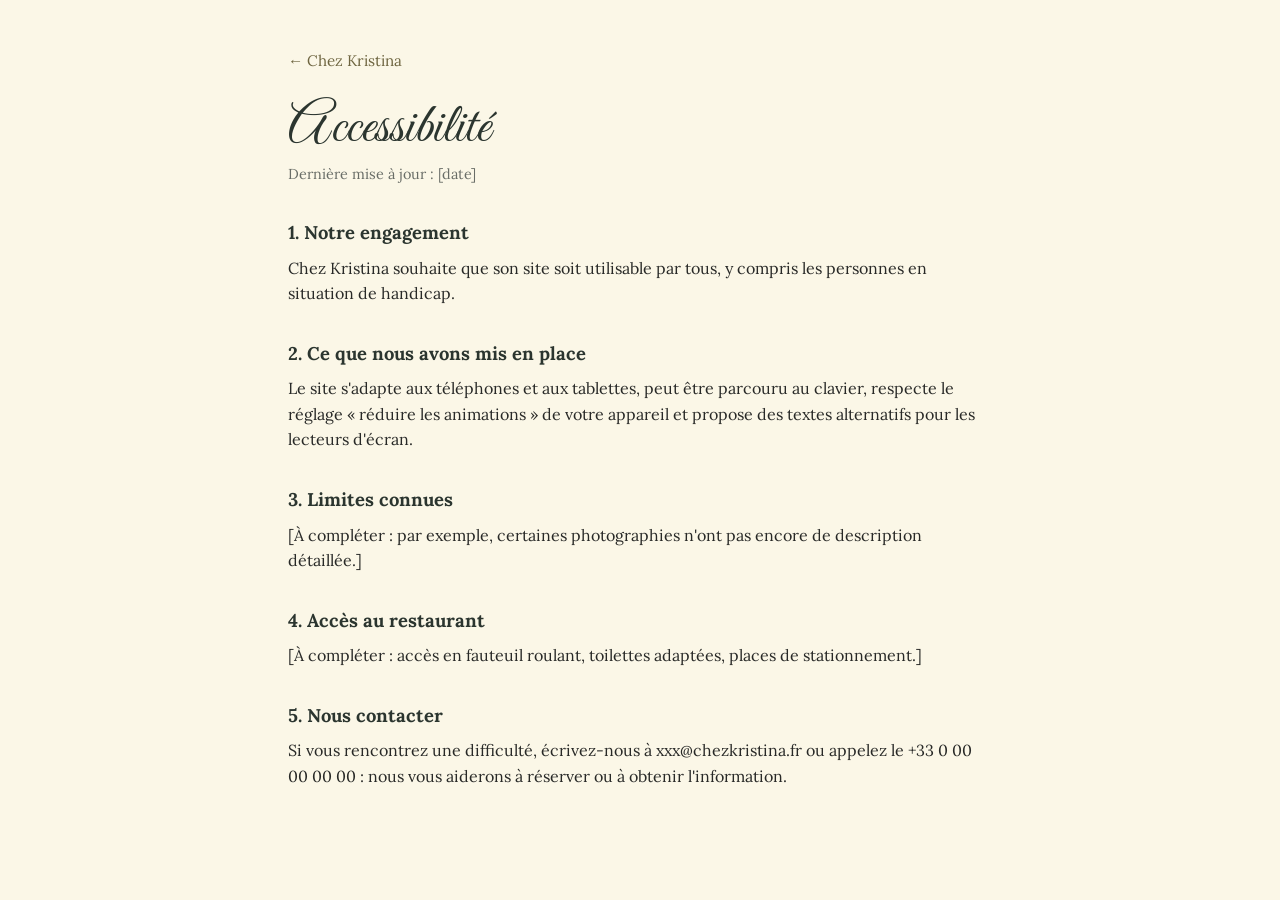
==== accessibility.html @ 18432066 "Шаг 7. Футер и бронирование Co-Authored-By: Claude Opus 5.5 <noreply@anthropic.com>" ====
<!doctype html>
<html lang="fr">
<head>
  <meta charset="utf-8">
  <meta name="viewport" content="width=device-width, initial-scale=1">
  <title>Accessibilité — Chez Kristina</title>
  <link rel="preconnect" href="https://fonts.googleapis.com">
  <link rel="preconnect" href="https://fonts.gstatic.com" crossorigin>
  <link href="https://fonts.googleapis.com/css2?family=Great+Vibes&family=Kaushan+Script&family=Lora:wght@400;600;700&display=swap" rel="stylesheet">
  <link rel="stylesheet" href="css/style.css">
</head>
<body class="legal-page">
  <!-- ЧЕРНОВИК: стандартный текст-заготовка. Данные в [квадратных скобках] заполняет владелец. -->
  <main class="legal">
    <a class="legal__back" href="index.html">← Chez Kristina</a>
    <h1 class="legal__title">Accessibilité</h1>
    <p class="legal__updated">Dernière mise à jour : [date]</p>

    <h2>1. Notre engagement</h2>
    <p>Chez Kristina souhaite que son site soit utilisable par tous, y compris les personnes en situation de handicap.</p>

    <h2>2. Ce que nous avons mis en place</h2>
    <p>Le site s'adapte aux téléphones et aux tablettes, peut être parcouru au clavier, respecte le réglage « réduire les animations » de votre appareil et propose des textes alternatifs pour les lecteurs d'écran.</p>

    <h2>3. Limites connues</h2>
    <p>[À compléter : par exemple, certaines photographies n'ont pas encore de description détaillée.]</p>

    <h2>4. Accès au restaurant</h2>
    <p>[À compléter : accès en fauteuil roulant, toilettes adaptées, places de stationnement.]</p>

    <h2>5. Nous contacter</h2>
    <p>Si vous rencontrez une difficulté, écrivez-nous à xxx@chezkristina.fr ou appelez le +33 0 00 00 00 00 : nous vous aiderons à réserver ou à obtenir l'information.</p>
  </main>
</body>
</html>
---- css/style.css ----
/* ==========================================================================
   Переменные: палитра и шрифты задаются только здесь
   ========================================================================== */
:root {
  /* Серо-зелёный */
  --sage-100: #D3DACF;
  --sage-200: #ADB3AA;
  --sage-300: #898E86;
  --sage-400: #696D67;
  --sage-500: #484B47;
  --sage-600: #282927;
  --sage-700: #0A0B0A;

  /* Зелёный */
  --green-100: #D3EBDC;
  --green-200: #A6C6B3;
  --green-300: #859F8F;
  --green-400: #687C70;
  --green-500: #4A5950;
  --green-600: #2B352F;
  --green-700: #0F1512;

  /* Золотисто-оливковый */
  --olive-100: #FBF7E7;
  --olive-200: #E1D089;
  --olive-300: #B8A86F;
  --olive-400: #948858;
  --olive-500: #6E6540;
  --olive-600: #484128;
  --olive-700: #242112;

  /* Бежево-коричневый */
  --brown-100: #FDFCFB;
  --brown-200: #DED3C6;
  --brown-300: #BDAB97;
  --brown-400: #998A79;
  --brown-500: #73675A;
  --brown-600: #4C443B;
  --brown-700: #28241E;

  /* Холодный серый */
  --grey-100: #EDEFF0;
  --grey-200: #C2C8CC;
  --grey-300: #9BA3A8;
  --grey-400: #7B8285;
  --grey-500: #595F61;
  --grey-600: #383B3D;
  --grey-700: #19181C;

  /* Смысловые цвета: остальной код использует только их */
  --color-bg: var(--brown-100);
  --color-bg-alt: var(--sage-100);
  --color-text: var(--sage-600);
  --color-text-muted: var(--sage-400);
  --color-text-inverse: var(--olive-100);
  --color-accent: var(--olive-500);
  --color-accent-light: var(--olive-200);
  --color-header-bg: var(--green-600);
  --color-overlay: rgba(10, 11, 10, 0.55); /* --sage-700 с прозрачностью */
  --color-btn-bg: var(--olive-500);
  --color-btn-bg-hover: var(--olive-600);
  --color-btn-text: var(--olive-100);
  --color-dim: rgba(40, 36, 30, 0.6);   /* затемнение неактивных фото (--brown-700) */
  --color-paper: var(--olive-100);      /* бумага меню */
  --color-menu-title: var(--green-600); /* заголовки страниц меню */
  --color-menu-text: var(--sage-700);   /* блюда и цены */
  --color-backdrop: rgba(10, 11, 10, 0.65); /* затемнение страницы под окном меню */
  --color-error: #9b2c2c;               /* ошибки в формах */

  /* Пропорции страниц меню из Canva (cqi — % ширины страницы) */
  --cover-title-size: 19cqi;  /* «Menu» на обложке */
  --sketch-width: 28cqi;      /* скетч устриц над «Menu» */
  --page-title-size: 13.4cqi; /* Appetizers / Main course / Wine List */
  --footer-size: 4.4cqi;      /* «Chez Kristina» внизу страницы */
  --footer-top: 92.7%;        /* где стоит «Chez Kristina» по высоте */
  --dish-size: 2.52cqi;       /* название блюда (15 pt), состав — 0.8 от него (12 pt) */
  --dish-gap: 3.7cqi;         /* расстояние между блюдами */
  --list-top: 26.6%;          /* где начинается список блюд по высоте страницы */

  /* Коллаж фотографий */
  --collage-gap: 6px;         /* промежуток между фото */
  --collage-radius: 0;        /* скругление углов фото (0 — прямые углы) */
  --collage-zoom: 1.05;       /* насколько фото увеличивается при наведении */
  --color-caption-bg: rgba(10, 11, 10, 0.6); /* полоса под подписью на фото (--sage-700) */
  --color-caption-text: var(--brown-100);    /* текст подписи на фото */

  /* Паттерн из набросков на фоне About us.
     Рисунок уже окрашен в --sage-200 (#ADB3AA), файл images/pattern-sketches.png */
  --pattern-opacity: 0.3;
  --pattern-size: 420px;

  /* Шрифты */
  --font-logo: "Kaushan Script", "Segoe Script", cursive;      /* название ресторана */
  --font-script: "Great Vibes", "Segoe Script", cursive;       /* Bienvenue, цитата, заголовки */
  --font-body: "Lora", Georgia, "Times New Roman", serif;

  /* Наклон логотипа */
  --logo-angle: -10deg;

  /* Размеры */
  --header-h: 88px;
  --nav-gap: 2.5rem;
  --gutter: 1rem;
  --transition: 0.25s ease;
}

/* ==========================================================================
   Базовые стили
   ========================================================================== */
*,
*::before,
*::after {
  box-sizing: border-box;
}

html {
  scroll-behavior: smooth;
  scroll-padding-top: var(--header-h);
}

body {
  margin: 0;
  font-family: var(--font-body);
  font-size: 1rem;
  line-height: 1.6;
  color: var(--color-text);
  background: var(--color-bg);
}

body.no-scroll {
  overflow: hidden;
}

a {
  color: inherit;
  text-decoration: none;
}

ul {
  margin: 0;
  padding: 0;
  list-style: none;
}

button {
  font: inherit;
  color: inherit;
  background: none;
  border: 0;
  cursor: pointer;
}

.visually-hidden {
  position: absolute;
  width: 1px;
  height: 1px;
  overflow: hidden;
  clip: rect(0 0 0 0);
  white-space: nowrap;
}

:focus-visible {
  outline: 2px solid var(--color-accent-light);
  outline-offset: 3px;
}

/* ==========================================================================
   Логотип
   ========================================================================== */
.logo {
  display: flex;
  flex-direction: column;
  align-items: center;
  font-family: var(--font-logo);
  font-size: 1.7rem;
  line-height: 0.9;
  color: var(--color-text-inverse);
  transform: rotate(var(--logo-angle));
}

/* Строки чуть «пляшут», как написанные от руки */
.logo span:first-child {
  margin-right: 1.3em;
  transform: rotate(-3deg);
}

.logo span:nth-child(2) {
  margin-left: 0.6em;
  transform: rotate(2deg);
}

.logo__swash {
  width: 4.2em;
  height: 0.6em;
  margin: -0.05em 0 0 1.4em;
  fill: none;
  stroke: currentColor;
  stroke-width: 2;
  stroke-linecap: round;
}

/* ==========================================================================
   Шапка (компьютер)
   ========================================================================== */
.site-header {
  position: fixed;
  inset: 0 0 auto 0;
  z-index: 100;
  height: var(--header-h);
  display: flex;
  align-items: center;
  justify-content: center;
  padding: 0 var(--gutter);
  color: var(--color-text-inverse);
  background: transparent;
  transition: background-color var(--transition), box-shadow var(--transition);
}

/* Над фото шапка прозрачная, после прокрутки — сплошная */
.site-header.is-scrolled {
  background: var(--color-header-bg);
  box-shadow: 0 2px 12px rgba(10, 11, 10, 0.25);
}

.site-nav {
  display: flex;
  align-items: center;
  gap: var(--nav-gap);
}

.nav-group {
  display: flex;
  align-items: center;
  gap: var(--nav-gap);
}

.nav-group a {
  font-size: 1rem;
  letter-spacing: 0.04em;
  white-space: nowrap;
  border-bottom: 1px solid transparent;
  transition: border-color var(--transition), color var(--transition);
}

.nav-group a:hover {
  border-bottom-color: currentColor;
}

.nav-book {
  font-weight: 700;
}

.lang-switch {
  display: flex;
  align-items: center;
  gap: 0.35rem;
  font-size: 0.9rem;
}

.site-header .lang-switch {
  position: absolute;
  right: calc(var(--gutter) * 2);
  top: 50%;
  transform: translateY(-50%);
}

.lang-switch button {
  padding: 0.2rem 0.15rem;
  opacity: 0.6;
  transition: opacity var(--transition);
}

.lang-switch button:hover,
.lang-switch button[aria-pressed="true"] {
  opacity: 1;
}

.lang-switch button[aria-pressed="true"] {
  font-weight: 700;
  text-decoration: underline;
  text-underline-offset: 4px;
}

/* ==========================================================================
   Мобильное меню
   ========================================================================== */
.menu-toggle {
  display: none;
  position: fixed;
  top: var(--gutter);
  right: var(--gutter);
  z-index: 300;
  width: 48px;
  height: 48px;
  border-radius: 50%;
  background: var(--color-header-bg);
  flex-direction: column;
  align-items: center;
  justify-content: center;
  gap: 5px;
  box-shadow: 0 2px 10px rgba(10, 11, 10, 0.3);
}

.menu-toggle__bar {
  display: block;
  width: 22px;
  height: 2px;
  background: var(--color-text-inverse);
  transition: transform var(--transition), opacity var(--transition);
}

.menu-toggle[aria-expanded="true"] .menu-toggle__bar:nth-child(1) {
  transform: translateY(7px) rotate(45deg);
}

.menu-toggle[aria-expanded="true"] .menu-toggle__bar:nth-child(2) {
  opacity: 0;
}

.menu-toggle[aria-expanded="true"] .menu-toggle__bar:nth-child(3) {
  transform: translateY(-7px) rotate(-45deg);
}

.mobile-nav {
  position: fixed;
  inset: 0;
  z-index: 200;
  display: flex;
  flex-direction: column;
  align-items: center;
  justify-content: center;
  gap: 2rem;
  padding: 5rem var(--gutter) 2rem;
  color: var(--color-text-inverse);
  background: var(--color-header-bg);
  overflow-y: auto;
}

.mobile-nav[hidden] {
  display: none;
}

.mobile-nav .logo {
  font-size: 2.8rem;
  margin-bottom: 1rem;
}

.mobile-nav ul {
  display: flex;
  flex-direction: column;
  align-items: center;
  gap: 1.1rem;
  font-size: 1.3rem;
}

/* ==========================================================================
   Первый экран
   ========================================================================== */
.hero {
  position: relative;
  min-height: 100vh;
  min-height: 100svh;
  display: flex;
  flex-direction: column;
  padding: var(--header-h) var(--gutter) 3.5rem;
  color: var(--color-text-inverse);
  background:
    linear-gradient(var(--color-overlay), var(--color-overlay)),
    url("../images/margo-brodowicz-VHMeU2sUGAs-unsplash.jpg") 68% center / cover no-repeat;
  background-color: var(--sage-700);
}

.hero__content {
  flex: 1;
  display: flex;
  align-items: center;
  justify-content: center;
}

.hero__title {
  margin: 0;
  font-family: var(--font-script);
  font-weight: 400;
  font-size: clamp(4.5rem, 18vw, 12rem);
  line-height: 1.2;
  transform: rotate(-4deg);
  text-shadow: 0 4px 24px rgba(10, 11, 10, 0.45);
}

.hero__actions {
  display: flex;
  flex-wrap: wrap;
  align-items: center;
  justify-content: center;
  gap: 1rem 2rem;
}

.btn {
  display: inline-block;
  padding: 0.9rem 2rem;
  font-weight: 700;
  letter-spacing: 0.04em;
  color: var(--color-btn-text);
  background: var(--color-btn-bg);
  border-radius: 2px;
  transition: background-color var(--transition);
}

.btn:hover {
  background: var(--color-btn-bg-hover);
}

.hero__link {
  padding: 0.9rem 0.25rem;
  font-weight: 600;
  letter-spacing: 0.04em;
  border-bottom: 1px solid currentColor;
  line-height: 1.2;
  padding-bottom: 0.2rem;
}

.hero__link:hover {
  color: var(--color-accent-light);
}

/* ==========================================================================
   About us: таймлайн с подписями на фото
   ========================================================================== */
.about {
  /* Высота фото: экран минус шапка, заголовок и отступы (~150px) —
     весь раздел помещается на один экран */
  --card-h: clamp(300px, calc(100svh - var(--header-h) - 150px), 560px);
  --card-max-w: 82vw;
  position: relative;
  isolation: isolate;
}

/* Отступы раздела сверху и снизу (у остальных разделов 5rem).
   .section.about — чтобы правило было сильнее общего .section ниже */
.section.about {
  padding-top: 2rem;
  padding-bottom: 1.5rem;
}

.about .section__title {
  line-height: 1.15;
}

/* Бледный повторяющийся паттерн из набросков.
   Насколько бледный — --pattern-opacity, размер — --pattern-size */
.about::before {
  content: "";
  position: absolute;
  inset: 0;
  z-index: -1;
  background: url("../images/pattern-sketches.png") 0 0 / var(--pattern-size) repeat;
  opacity: var(--pattern-opacity);
  pointer-events: none;
}

.timeline {
  /* Расстояние от заголовка «À propos» до фото */
  margin: 0.5rem calc(var(--gutter) * -1) 0;
  overflow-x: auto;
  scroll-snap-type: x mandatory;
  -webkit-overflow-scrolling: touch;
  scrollbar-width: none; /* полосу прокрутки не показываем */
}

.timeline::-webkit-scrollbar {
  display: none;
}

/* Во время автопрокрутки «защёлкивание» отключаем, чтобы оно не мешало */
.timeline.is-animating {
  scroll-snap-type: none;
}

.timeline__track {
  display: flex;
  align-items: center;
  gap: 2rem;
  width: max-content;
  margin: 0;
  /* Поля по краям, чтобы первое и последнее фото тоже вставали по центру */
  padding: 0.5rem max(var(--gutter), calc(50vw - var(--card-h) * 0.33));
  list-style: none;
}

.moment {
  flex: none;
  scroll-snap-align: center;
  transform: scale(0.92);
  transition: transform 0.6s ease;
}

.moment.is-active {
  transform: scale(1);
}

.moment__card {
  position: relative;
  width: min(calc(var(--card-h) * var(--ratio)), var(--card-max-w));
  aspect-ratio: var(--ratio);
  margin: 0;
  overflow: hidden;
  border-radius: 3px;
  box-shadow: 0 6px 20px rgba(10, 11, 10, 0.18);
  container-type: inline-size;
}

.moment__card img {
  display: block;
  width: 100%;
  height: 100%;
  object-fit: cover;
}

/* Подпись: белый текст на тёмной прозрачной полосе внизу фото */
.moment__caption {
  position: absolute;
  left: 0;
  right: 0;
  bottom: 0;
  padding: 0.7rem 1rem 0.8rem;
  font-family: var(--font-body);
  font-size: clamp(0.8rem, 4.2cqi, 1rem);
  line-height: 1.4;
  letter-spacing: 0.02em;
  color: var(--color-caption-text);
  background: var(--color-caption-bg);
}

.moment__year {
  font-weight: 700;
}

/* Затемнение неактивных фото */
.moment__card::after {
  content: "";
  position: absolute;
  inset: 0;
  z-index: 2;
  background: var(--color-dim);
  pointer-events: none;
  transition: opacity 0.6s ease;
}

.moment.is-active .moment__card::after {
  opacity: 0;
}

/* ==========================================================================
   Меню: фото слева, карточка меню справа
   ========================================================================== */
.menu {
  /* Высота карточки меню: весь раздел помещается в один экран */
  --menu-h: clamp(300px, calc(100svh - var(--header-h) - 8rem), 600px);
  background: var(--color-bg-alt);
}

/* Раздел — ровно один экран под шапкой, без полей: фото прилегает к краям */
.section.menu {
  padding: 0;
}

.menu__layout {
  display: flex;
  min-height: calc(100svh - var(--header-h));
}

/* Фото на левую половину, до краёв блока */
.menu__photo {
  position: relative;
  flex: 0 0 50%;
  margin: 0;
  overflow: hidden;
}

/* Фото растянуто на весь блок: от низа шапки до низа экрана, лишнее обрезается */
.menu__photo img {
  position: absolute;
  inset: 0;
  display: block;
  width: 100%;
  height: 100%;
  object-fit: cover;
  object-position: 40% 50%; /* в кадре тарелка с устрицами и рука */
}

/* Карточка — по центру свободной правой половины */
.menu-card {
  flex: 1;
  display: flex;
  align-items: center;
  justify-content: center;
  padding: 3rem var(--gutter);
  cursor: zoom-in;
}

/* Обложка как в Canva: «Menu» по центру, «Chez Kristina» мелко внизу */
.menu-card__paper {
  position: relative;
  display: flex;
  align-items: center;
  justify-content: center;
  height: var(--menu-h);
  aspect-ratio: 210 / 297;
  background: var(--color-paper);
  color: var(--color-menu-text);
  box-shadow: 0 10px 28px rgba(10, 11, 10, 0.22);
  transform: rotate(2deg); /* лёгкий наклон, как меню на столе */
  transition: transform var(--transition), box-shadow var(--transition);
  container-type: inline-size;
}

.menu-card:hover .menu-card__paper,
.menu-card:focus-visible .menu-card__paper {
  transform: rotate(0deg) scale(1.03);
  box-shadow: 0 16px 36px rgba(10, 11, 10, 0.28);
}

.menu-card__title {
  font-family: var(--font-script);
  font-size: var(--cover-title-size);
  line-height: 1;
}

/* Скетч устриц на обложке: посередине между верхом страницы и словом «Menu» */
.cover-sketch {
  position: absolute;
  top: 0;
  left: 0;
  right: 0;
  bottom: calc(50% + var(--cover-title-size) * 0.72); /* до верха букв «Menu» */
  display: flex;
  align-items: center;
  justify-content: center;
  pointer-events: none;
}

.book__page--cover .cover-sketch {
  bottom: calc(50% + var(--cover-title-size) * 0.62);
}

.cover-sketch img {
  display: block;
  width: var(--sketch-width);
  height: auto;
}

.menu-card__name {
  position: absolute;
  left: 0;
  right: 0;
  top: var(--footer-top);
  font-family: var(--font-logo);
  font-size: var(--footer-size);
  line-height: 1;
}

/* ==========================================================================
   Окно с меню и книга
   ========================================================================== */
.menu-dialog {
  width: 100%;
  max-width: none;
  height: 100%;
  max-height: none;
  margin: 0;
  padding: var(--gutter);
  border: 0;
  background: transparent;
  overflow: hidden;
}

.menu-dialog[open] {
  display: flex;
  align-items: center;
  justify-content: center;
}

.menu-dialog::backdrop {
  background: var(--color-backdrop);
}

.menu-dialog[open] .book {
  animation: menu-open 0.4s ease;
}

@keyframes menu-open {
  from { opacity: 0; transform: scale(0.85); }
  to { opacity: 1; transform: scale(1); }
}

.menu-dialog__close {
  position: absolute;
  top: var(--gutter);
  right: var(--gutter);
  z-index: 10;
  width: 44px;
  height: 44px;
  border-radius: 50%;
  font-size: 1.8rem;
  line-height: 1;
  color: var(--color-text-inverse);
  background: rgba(10, 11, 10, 0.4);
}

.book {
  --page-h: min(78vh, 760px);
  display: flex;
  flex-direction: column;
  align-items: center;
  gap: 1rem;
}

.book__tabs {
  display: flex;
  flex-wrap: wrap;
  justify-content: center;
  gap: 0.5rem;
}

.book__tab {
  padding: 0.35rem 0.9rem;
  font-size: 0.95rem;
  color: var(--color-text-inverse);
  border: 1px solid rgba(251, 247, 231, 0.4);
  border-radius: 999px;
  transition: background-color var(--transition), color var(--transition);
}

.book__tab:hover,
.book__tab[aria-current="true"] {
  color: var(--color-menu-title);
  background: var(--color-paper);
}

.book__pages {
  position: relative;
  width: min(calc(var(--page-h) * 210 / 297), calc(100vw - 2 * var(--gutter)));
  aspect-ratio: 210 / 297;
  perspective: 2200px;
  container-type: inline-size; /* cqi на страницах — % ширины всей страницы */
  cursor: pointer;
  touch-action: pan-y;
  user-select: none;
}

/* Страница переворачивается на корешке слева */
.book__page {
  position: absolute;
  inset: 0;
  display: flex;
  flex-direction: column;
  padding: 14.5% 12% 0; /* сверху ~10% высоты страницы, как в Canva */
  background:
    radial-gradient(ellipse at center, transparent 65%, rgba(115, 103, 90, 0.12) 100%),
    var(--color-paper);
  color: var(--color-menu-text);
  box-shadow: 0 12px 40px rgba(10, 11, 10, 0.35);
  transform-origin: left center;
  backface-visibility: hidden;
  transition: transform 0.7s cubic-bezier(0.45, 0.05, 0.25, 1);
}

.book__page.is-turned {
  transform: rotateY(-180deg);
}

.book__page.no-anim {
  transition: none;
}

.book__page--cover {
  align-items: center;
  justify-content: center;
  padding: 0;
  text-align: center;
}

.book__cover-title {
  margin: 0;
  font-family: var(--font-script);
  font-weight: 400;
  font-size: var(--cover-title-size);
  line-height: 1;
}

/* «Chez Kristina» внизу каждой страницы: без наклона, мелко, по центру */
.book__footer {
  position: absolute;
  left: 0;
  right: 0;
  top: var(--footer-top);
  margin: 0;
  text-align: center;
  font-family: var(--font-logo);
  font-size: var(--footer-size);
  line-height: 1;
}

.book__title {
  margin: 0;
  text-align: center;
  font-family: var(--font-script);
  font-weight: 400;
  font-size: var(--page-title-size);
  line-height: 1.1;
  color: var(--color-menu-title);
}

/* Список стоит на том же месте страницы, что и в Canva */
.book__list {
  position: absolute;
  top: var(--list-top);
  left: 13.3%;
  right: 13.3%;
  display: flex;
  flex-direction: column;
  gap: var(--dish-gap);
}

/* Блюдо: название жирным, состав строкой ниже, цена справа */
.dish {
  display: flex;
  align-items: baseline;
  justify-content: space-between;
  gap: 1rem;
  /* как 15 pt на странице A4 в Canva, но не мельче 11 px на телефоне */
  font-size: max(0.7rem, var(--dish-size));
  line-height: 1.35;
}

.dish__text {
  display: flex;
  flex-direction: column;
}

.dish__name {
  font-weight: 700;
}

.dish__desc {
  font-size: 0.8em; /* как 12 к 15 в Canva */
}

.dish__price {
  flex: none;
  text-align: right;
  white-space: nowrap;
}

.book__controls {
  display: flex;
  align-items: center;
  gap: 1.25rem;
  color: var(--color-text-inverse);
}

.book__arrow {
  width: 44px;
  height: 44px;
  border-radius: 50%;
  font-size: 1.3rem;
  color: var(--color-menu-title);
  background: var(--color-paper);
  transition: opacity var(--transition);
}

.book__arrow:disabled {
  opacity: 0.35;
  cursor: default;
}

.book__counter {
  min-width: 3.5em;
  text-align: center;
  font-size: 0.95rem;
  letter-spacing: 0.06em;
}

/* ==========================================================================
   Фотографии: коллаж на один экран под шапкой
   ========================================================================== */
/* Блок = экран минус шапка: заголовок сверху, коллаж забирает остальную высоту.
   Слева, справа и снизу полей нет — крайние фото уходят за край экрана */
.section.photos {
  display: flex;
  flex-direction: column;
  height: calc(100svh - var(--header-h));
  padding: 1.5rem 0 0;
  background: var(--color-bg);
}

.photos .section__title {
  margin-bottom: 1rem;
}

/* Схема коллажа: что где стоит. Высокие фото занимают оба ряда */
.collage {
  display: grid;
  grid-template-columns: repeat(4, 1fr);
  grid-template-rows: repeat(2, 1fr);
  grid-template-areas:
    "kitchen facade chefs  courtyard"
    "dish    facade dining courtyard";
  gap: var(--collage-gap);
  flex: 1;
  min-height: 0;
}

.collage__item {
  margin: 0;
  overflow: hidden;
  border-radius: var(--collage-radius);
}

.collage__item img {
  display: block;
  width: 100%;
  height: 100%;
  object-fit: cover;
  object-position: var(--focus, 50% 50%);
  transition: transform 0.6s ease;
}

/* При наведении фото немного увеличивается внутри своей ячейки */
.collage__item:hover img {
  transform: scale(var(--collage-zoom));
}

/* Место каждого фото в схеме и точка кадрирования (что остаётся в центре) */
.collage__item--kitchen   { grid-area: kitchen;   --focus: 30% 60%; }
.collage__item--facade    { grid-area: facade;    --focus: 55% 60%; }
.collage__item--chefs     { grid-area: chefs;     --focus: 40% 50%; }
.collage__item--courtyard { grid-area: courtyard; --focus: 60% 55%; }
.collage__item--dish      { grid-area: dish;      --focus: 55% 55%; }
.collage__item--dining    { grid-area: dining;    --focus: 50% 40%; }

/* ==========================================================================
   Рассылка: плашка с приглашением и кнопкой
   ========================================================================== */
/* Всё по центру в одну колонку: заголовок, строка, под ними кнопка */
.section.newsletter {
  padding: 2.5rem var(--gutter);
  background: var(--color-bg-alt);
}

.newsletter__inner {
  display: flex;
  flex-direction: column;
  align-items: center;
  gap: 1.1rem;
  max-width: 36rem;
  margin: 0 auto;
  text-align: center;
}

.newsletter__title {
  margin: 0;
  font-family: var(--font-script);
  font-weight: 400;
  font-size: clamp(2rem, 4vw, 2.5rem);
  line-height: 1.1;
  color: var(--color-accent);
}

.newsletter__lead {
  margin: 0.3rem 0 0;
  font-size: 0.95rem;
}

.newsletter__open {
  padding: 0.7rem 1.8rem;
  font-size: 0.95rem;
}

/* ==========================================================================
   Окно подписки
   ========================================================================== */
.nl-dialog {
  width: min(32rem, calc(100vw - 2 * var(--gutter)));
  max-height: calc(100svh - 2 * var(--gutter));
  padding: 0;
  border: 0;
  border-radius: 4px;
  background: var(--color-paper);
  color: var(--color-menu-text);
  box-shadow: 0 20px 60px rgba(10, 11, 10, 0.4);
}

.nl-dialog::backdrop {
  background: var(--color-backdrop);
}

.nl-dialog[open] {
  animation: menu-open 0.35s ease;
}

.nl-dialog__box {
  position: relative;
  padding: 2.5rem 2rem 2rem;
}

.nl-dialog__close {
  position: absolute;
  top: 0.5rem;
  right: 0.5rem;
  width: 40px;
  height: 40px;
  font-size: 1.6rem;
  line-height: 1;
  color: var(--color-text-muted);
}

.nl-dialog__title {
  margin: 0;
  font-family: var(--font-script);
  font-weight: 400;
  font-size: 2.4rem;
  line-height: 1.1;
  color: var(--color-menu-title);
}

.nl-dialog__lead {
  margin: 0.6rem 0 1.5rem;
}

.nl-form__label {
  display: block;
  margin-bottom: 0.4rem;
  font-weight: 600;
  font-size: 0.95rem;
}

.nl-form__input {
  width: 100%;
  padding: 0.8rem 0.9rem;
  font: inherit;
  color: inherit;
  background: var(--brown-100);
  border: 1px solid var(--sage-300);
  border-radius: 2px;
}

.nl-form__input:focus {
  outline: 2px solid var(--color-accent);
  outline-offset: 1px;
}

.nl-form__input[aria-invalid="true"] {
  border-color: var(--color-error);
}

.nl-form__error {
  min-height: 1.3em;
  margin: 0.35rem 0 0.8rem;
  font-size: 0.85rem;
  color: var(--color-error);
}

.nl-form__suggest {
  padding: 0;
  font-size: inherit;
  color: var(--color-menu-title);
  text-decoration: underline;
  text-underline-offset: 3px;
}

/* Галочки согласия */
.nl-form__check {
  display: flex;
  align-items: flex-start;
  gap: 0.7rem;
  margin-bottom: 0.9rem;
  font-size: 0.82rem;
  line-height: 1.5;
  cursor: pointer;
}

.nl-form__check input {
  flex: none;
  width: 1.1rem;
  height: 1.1rem;
  margin: 0.15rem 0 0;
  accent-color: var(--color-menu-title);
  cursor: pointer;
}

.nl-form__check input[aria-invalid="true"] {
  outline: 2px solid var(--color-error);
  outline-offset: 1px;
}

.nl-form__check a {
  color: var(--color-menu-title);
  text-decoration: underline;
  text-underline-offset: 2px;
}

.nl-form__submit {
  width: 100%;
  margin-top: 0.4rem;
  text-align: center;
}

/* Сообщение после подписки */
.nl-done {
  padding: 1.5rem 0 0.5rem;
  text-align: center;
}

.nl-done__check {
  display: grid;
  place-items: center;
  width: 3.5rem;
  height: 3.5rem;
  margin: 0 auto 1rem;
  border-radius: 50%;
  font-size: 1.6rem;
  color: var(--color-paper);
  background: var(--color-menu-title);
}

.nl-done__title {
  margin: 0;
  font-family: var(--font-script);
  font-size: 2.4rem;
  line-height: 1.1;
  color: var(--color-menu-title);
}

.nl-done__text {
  margin: 0.6rem 0 0;
  font-size: 0.85rem;
  color: var(--color-text-muted);
}

/* ==========================================================================
   Окно бронирования (основа — стили окна подписки .nl-dialog)
   ========================================================================== */
.bk-dialog {
  width: min(36rem, calc(100vw - 2 * var(--gutter)));
}

.bk-group {
  min-width: 0;
  margin: 0 0 1.1rem;
  padding: 0;
  border: 0;
}

.bk-chips {
  display: flex;
  flex-wrap: wrap;
  gap: 0.45rem;
}

/* Дата: кнопка с выбранным днём и календарик под ней */
.bk-date__toggle {
  display: flex;
  align-items: center;
  justify-content: space-between;
  gap: 1rem;
  width: 100%;
  text-align: left;
  cursor: pointer;
}

#bk-date-value::first-letter {
  text-transform: uppercase;
}

.bk-date__toggle svg {
  flex: none;
  width: 1.2rem;
  height: 1.2rem;
  fill: var(--color-menu-title);
}

.bk-cal {
  margin-top: 0.5rem;
  padding: 0.8rem;
  border: 1px solid var(--sage-300);
  border-radius: 4px;
  background: var(--color-paper);
}

.bk-cal__head {
  display: flex;
  align-items: center;
  justify-content: space-between;
  margin-bottom: 0.5rem;
}

.bk-cal__month {
  font-weight: 600;
  text-transform: capitalize;
  color: var(--color-menu-title);
}

.bk-cal__nav {
  width: 2.2rem;
  height: 2.2rem;
  font-size: 1.4rem;
  line-height: 1;
  color: var(--color-menu-title);
  background: none;
  border: 0;
  border-radius: 50%;
  cursor: pointer;
}

.bk-cal__nav:hover:not(:disabled) {
  background: var(--brown-100);
}

.bk-cal__nav:disabled {
  opacity: 0.3;
  cursor: default;
}

.bk-cal__grid {
  display: grid;
  grid-template-columns: repeat(7, 1fr);
  gap: 0.2rem;
  text-align: center;
}

.bk-cal__weekday {
  padding-bottom: 0.25rem;
  font-size: 0.72rem;
  text-transform: uppercase;
  color: var(--color-text-muted);
}

.bk-cal__day {
  aspect-ratio: 1;
  max-height: 2.6rem;
  font: inherit;
  font-size: 0.9rem;
  color: inherit;
  background: none;
  border: 1px solid transparent;
  border-radius: 50%;
  cursor: pointer;
}

.bk-cal__day:hover:not(:disabled) {
  border-color: var(--color-menu-title);
}

.bk-cal__day.is-today {
  font-weight: 700;
}

.bk-cal__day[aria-pressed="true"] {
  color: var(--color-paper);
  background: var(--color-menu-title);
}

/* Понедельники и прошедшие дни */
.bk-cal__day:disabled {
  color: var(--sage-300);
  text-decoration: line-through;
  cursor: not-allowed;
}

.bk-chip {
  position: relative; /* скрытая радиокнопка остаётся внутри своей кнопки */
  flex: none;
  cursor: pointer;
}

.bk-chip input {
  position: absolute;
  opacity: 0;
  pointer-events: none;
}

.bk-chip span {
  display: block;
  min-width: 2.6rem;
  padding: 0.45rem 0.8rem;
  font-size: 0.9rem;
  text-align: center;
  white-space: nowrap;
  border: 1px solid var(--sage-300);
  border-radius: 999px;
  background: var(--brown-100);
  transition: background-color var(--transition), color var(--transition), border-color var(--transition);
}

.bk-chip:hover span {
  border-color: var(--color-menu-title);
}

.bk-chip input:checked + span {
  color: var(--color-paper);
  background: var(--color-menu-title);
  border-color: var(--color-menu-title);
}

.bk-chip input:focus-visible + span {
  outline: 2px solid var(--color-accent);
  outline-offset: 2px;
}

/* Неактивно: прошедшее время */
.bk-chip input:disabled + span {
  color: var(--sage-300);
  background: transparent;
  border-style: dashed;
  text-decoration: line-through;
  cursor: not-allowed;
}

.bk-times {
  display: grid;
  gap: 0.7rem;
}

.bk-times__label {
  display: block;
  margin-bottom: 0.35rem;
  font-size: 0.8rem;
  letter-spacing: 0.06em;
  text-transform: uppercase;
  color: var(--color-text-muted);
}

.bk-note {
  margin: 0.5rem 0 0;
  font-size: 0.82rem;
  color: var(--color-text-muted);
}

.bk-note a {
  color: var(--color-menu-title);
  text-decoration: underline;
  text-underline-offset: 2px;
}

.bk-phone {
  display: flex;
  gap: 0.5rem;
}

.bk-phone__code {
  flex: none;
  width: 9.5rem;
}

.bk-phone .nl-form__input:not(.bk-phone__code) {
  flex: 1;
  min-width: 0;
}

.bk-form .bk-note:last-of-type {
  margin-bottom: 1rem;
}

/* ==========================================================================
   Страницы политики конфиденциальности и cookies
   ========================================================================== */
.legal-page {
  background: var(--color-paper);
}

.legal {
  max-width: 46rem;
  margin: 0 auto;
  padding: 3rem var(--gutter) 4rem;
}

.legal__back {
  font-size: 0.95rem;
  color: var(--color-accent);
}

.legal__title {
  margin: 1.5rem 0 0.25rem;
  font-family: var(--font-script);
  font-weight: 400;
  font-size: clamp(2.5rem, 7vw, 3.5rem);
  line-height: 1.1;
  color: var(--color-menu-title);
}

.legal__updated {
  margin: 0 0 2rem;
  font-size: 0.9rem;
  color: var(--color-text-muted);
}

.legal h2 {
  margin: 2rem 0 0.5rem;
  font-size: 1.15rem;
  color: var(--color-menu-title);
}

.legal p {
  margin: 0 0 0.8rem;
}

/* ==========================================================================
   Разделы-заглушки
   ========================================================================== */
.section {
  padding: 5rem var(--gutter);
}

.section--placeholder {
  min-height: 50vh;
  border-top: 1px dashed var(--color-text-muted);
}

.section--placeholder:nth-of-type(odd) {
  background: var(--color-bg-alt);
}

.section__title {
  margin: 0;
  text-align: center;
  font-family: var(--font-script);
  font-weight: 400;
  font-size: clamp(2.5rem, 8vw, 3.5rem);
  color: var(--color-accent);
}

/* ==========================================================================
   Футер: карта полосой, часы и контакты, нижняя строка
   ========================================================================== */
.site-footer {
  color: var(--color-text-inverse);
  background: var(--color-header-bg);
}

.footer-main {
  display: grid;
  grid-template-columns: minmax(0, 0.8fr) minmax(0, 1fr) minmax(0, 1.4fr);
  gap: 2.5rem 3.5rem;
  max-width: 72rem;
  margin: 0 auto;
  padding: 3.5rem var(--gutter) 3rem;
}

/* Карта Google в правой колонке */
.footer-map {
  height: 240px;
  overflow: hidden;
  border-radius: 2px;
  background: var(--sage-200);
}

.footer-map iframe {
  display: block;
  width: 100%;
  height: 100%;
  border: 0;
  filter: saturate(0.75); /* приглушённые цвета, ближе к палитре сайта */
}

.footer-map__route {
  display: inline-block;
  margin-top: 0.7rem;
  font-size: 0.9rem;
  text-decoration: underline;
  text-underline-offset: 3px;
}

.footer-col__title {
  margin: 0 0 1rem;
  font-family: var(--font-script);
  font-weight: 400;
  font-size: 2.4rem;
  line-height: 1.1;
  color: var(--color-accent-light);
}

.footer-hours {
  display: grid;
  gap: 0.9rem;
  margin: 0;
}

.footer-hours dt {
  font-weight: 700;
}

.footer-hours dd {
  margin: 0.15rem 0 0;
}

.footer-contact {
  display: grid;
  gap: 0.7rem;
}

.footer-contact li {
  display: flex;
  align-items: center;
  gap: 0.75rem;
}

.footer-icon {
  flex: none;
  width: 1.2rem;
  height: 1.2rem;
  fill: var(--color-accent-light);
}

.footer-contact a:hover,
.footer-legal a:hover {
  text-decoration: underline;
  text-underline-offset: 3px;
}

/* Кнопка брони, под ней иконки соцсетей */
.footer-actions {
  display: flex;
  flex-direction: column;
  align-items: flex-start;
  gap: 1rem;
  margin-top: 1.5rem;
}

.footer-social {
  display: flex;
  gap: 0.75rem;
}

.footer-social a {
  display: grid;
  place-items: center;
  width: 40px;
  height: 40px;
  border: 1px solid rgba(251, 247, 231, 0.35);
  border-radius: 50%;
  transition: background-color var(--transition);
}

.footer-social a:hover {
  background: rgba(251, 247, 231, 0.12);
}

.footer-social svg {
  width: 1.1rem;
  height: 1.1rem;
  fill: var(--color-text-inverse);
}

.footer-bottom {
  display: flex;
  flex-wrap: wrap;
  justify-content: space-between;
  gap: 0.5rem 1.5rem;
  max-width: 72rem;
  margin: 0 auto;
  padding: 1.25rem var(--gutter) 1.5rem;
  font-size: 0.8rem;
  color: rgba(251, 247, 231, 0.7);
  border-top: 1px solid rgba(251, 247, 231, 0.15);
}

.footer-legal {
  display: flex;
  flex-wrap: wrap;
  gap: 0.4rem 1.2rem;
}

/* Пока выбор о cookies не сделан, карта заменена этой заглушкой */
.footer-map__blocked {
  display: flex;
  flex-direction: column;
  align-items: center;
  justify-content: center;
  gap: 1rem;
  height: 100%;
  padding: 1.25rem;
  font-size: 0.9rem;
  text-align: center;
  color: var(--color-text);
  background: var(--sage-200);
}

.footer-map__blocked[hidden] {
  display: none;
}

.footer-map iframe[hidden] {
  display: none;
}

.footer-map__blocked p {
  max-width: 24rem;
  margin: 0;
}

.footer-legal__button {
  padding: 0;
  font: inherit;
  color: inherit;
  background: none;
  border: 0;
  cursor: pointer;
}

.footer-legal__button:hover {
  text-decoration: underline;
  text-underline-offset: 3px;
}

/* ==========================================================================
   Окно cookies: карточка в левом нижнем углу, на телефоне — во всю ширину
   ========================================================================== */
.cookie-banner {
  position: fixed;
  left: var(--gutter);
  bottom: var(--gutter);
  z-index: 200;
  width: min(30rem, calc(100vw - 2 * var(--gutter)));
  max-height: calc(100vh - 2 * var(--gutter));
  overflow-y: auto;
  padding: 1.5rem;
  color: var(--color-text);
  background: var(--color-paper);
  border: 1px solid var(--sage-300);
  border-radius: 4px;
  box-shadow: 0 12px 40px rgba(10, 11, 10, 0.3);
}

.cookie-banner[hidden] {
  display: none;
}

.cookie-banner__title {
  margin: 0 0 0.5rem;
  font-family: var(--font-script);
  font-weight: 400;
  font-size: 2rem;
  line-height: 1.1;
  color: var(--color-menu-title);
}

.cookie-banner__text {
  margin: 0 0 1rem;
  font-size: 0.9rem;
}

.cookie-banner__text a {
  color: var(--color-menu-title);
  text-decoration: underline;
  text-underline-offset: 2px;
}

.cookie-banner__settings {
  display: grid;
  gap: 0.8rem;
  margin-bottom: 1.1rem;
  padding: 0.9rem 0;
  border-block: 1px solid var(--sage-200);
}

.cookie-banner__settings[hidden] {
  display: none;
}

.cookie-option {
  display: flex;
  align-items: flex-start;
  gap: 0.7rem;
  font-size: 0.9rem;
  cursor: pointer;
}

.cookie-option input {
  flex: none;
  width: 1.1rem;
  height: 1.1rem;
  margin-top: 0.2rem;
  accent-color: var(--color-menu-title);
}

.cookie-option input:disabled {
  cursor: not-allowed;
}

.cookie-option__desc {
  display: block;
  font-size: 0.82rem;
  color: var(--color-text-muted);
}

/* «Отказаться» и «Принять» одинаково заметны — требование CNIL */
.cookie-banner__actions {
  display: grid;
  grid-template-columns: repeat(3, auto);
  gap: 0.5rem;
}

.cookie-btn {
  padding: 0.65rem 0.8rem;
  font: inherit;
  font-size: 0.88rem;
  font-weight: 600;
  color: var(--color-paper);
  background: var(--color-menu-title);
  border: 1px solid var(--color-menu-title);
  border-radius: 2px;
  cursor: pointer;
  transition: background-color var(--transition), color var(--transition);
}

.cookie-btn[hidden] {
  display: none;
}

.cookie-btn:hover {
  background: var(--color-header-bg);
}

.cookie-btn[data-cookies="customize"] {
  color: var(--color-menu-title);
  background: transparent;
}

.cookie-btn[data-cookies="customize"]:hover {
  background: var(--brown-100);
}

.cookie-btn:focus-visible {
  outline: 2px solid var(--color-accent);
  outline-offset: 2px;
}

/* ==========================================================================
   Адаптивность
   ========================================================================== */
@media (max-width: 1100px) {
  :root {
    --nav-gap: 1.5rem;
  }

  /* Планшет: часы и контакты рядом, карта под ними на всю ширину */
  .footer-main {
    grid-template-columns: 1fr 1fr;
  }

  .footer-col--map {
    grid-column: 1 / -1;
  }
}

/* Телефон и планшет: вместо шапки значок меню в углу */
@media (max-width: 860px) {
  .site-header {
    display: none;
  }

  .menu-toggle {
    display: flex;
  }

  :root {
    --header-h: 0px;
  }

  .hero {
    padding-top: 5rem;
    background-position: 70% center;
  }

  .hero__actions {
    flex-direction: column;
    gap: 1.25rem;
  }

  .btn {
    width: 100%;
    max-width: 320px;
    text-align: center;
  }

  .about {
    --card-h: clamp(300px, calc(100svh - 150px), 460px);
  }

  .timeline__track {
    gap: 0.75rem;
  }

  .about {
    --pattern-size: 300px;
  }

  .nl-dialog__box {
    padding: 2.5rem 1.25rem 1.5rem;
  }

  .newsletter__open {
    width: auto;
  }

  /* Окно cookies на телефоне: во всю ширину внизу, кнопки друг под другом */
  .cookie-banner {
    left: 0.75rem;
    right: 0.75rem;
    bottom: 0.75rem;
    width: auto;
    padding: 1.25rem;
  }

  .cookie-banner__actions {
    grid-template-columns: 1fr 1fr;
  }

  /* «Отказаться» и «Принять» рядом, «Настроить» строкой ниже */
  .cookie-btn[data-cookies="customize"],
  .cookie-btn[data-cookies="save"] {
    grid-column: 1 / -1;
    order: 1;
  }

  /* Футер на телефоне: всё в одну колонку */
  .footer-main {
    grid-template-columns: 1fr;
    padding-top: 2.5rem;
  }

  .footer-actions .btn {
    width: auto;
  }

  .footer-bottom {
    flex-direction: column;
  }

  /* Коллаж на телефоне: две колонки, высокие фото по-прежнему на два ряда */
  .collage {
    grid-template-columns: repeat(2, 1fr);
    grid-template-rows: repeat(4, 42vw);
    grid-template-areas:
      "kitchen facade"
      "dish    facade"
      "chefs   courtyard"
      "dining  courtyard";
    flex: none;
  }

  .section.photos {
    height: auto;
  }

  /* Меню на телефоне: без фото и без наклона, с отступами от краёв экрана */
  .menu__layout {
    min-height: 0;
  }

  .menu__photo {
    display: none;
  }

  .menu-card {
    padding: 3rem 2rem;
  }

  .menu-card__paper,
  .menu-card:hover .menu-card__paper,
  .menu-card:focus-visible .menu-card__paper {
    height: auto;
    width: 100%;
    max-width: 24rem;
    transform: none;
  }

  .book {
    --page-h: min(70vh, 640px);
  }
}

@media (prefers-reduced-motion: reduce) {
  html {
    scroll-behavior: auto;
  }

  * {
    transition: none !important;
  }
}
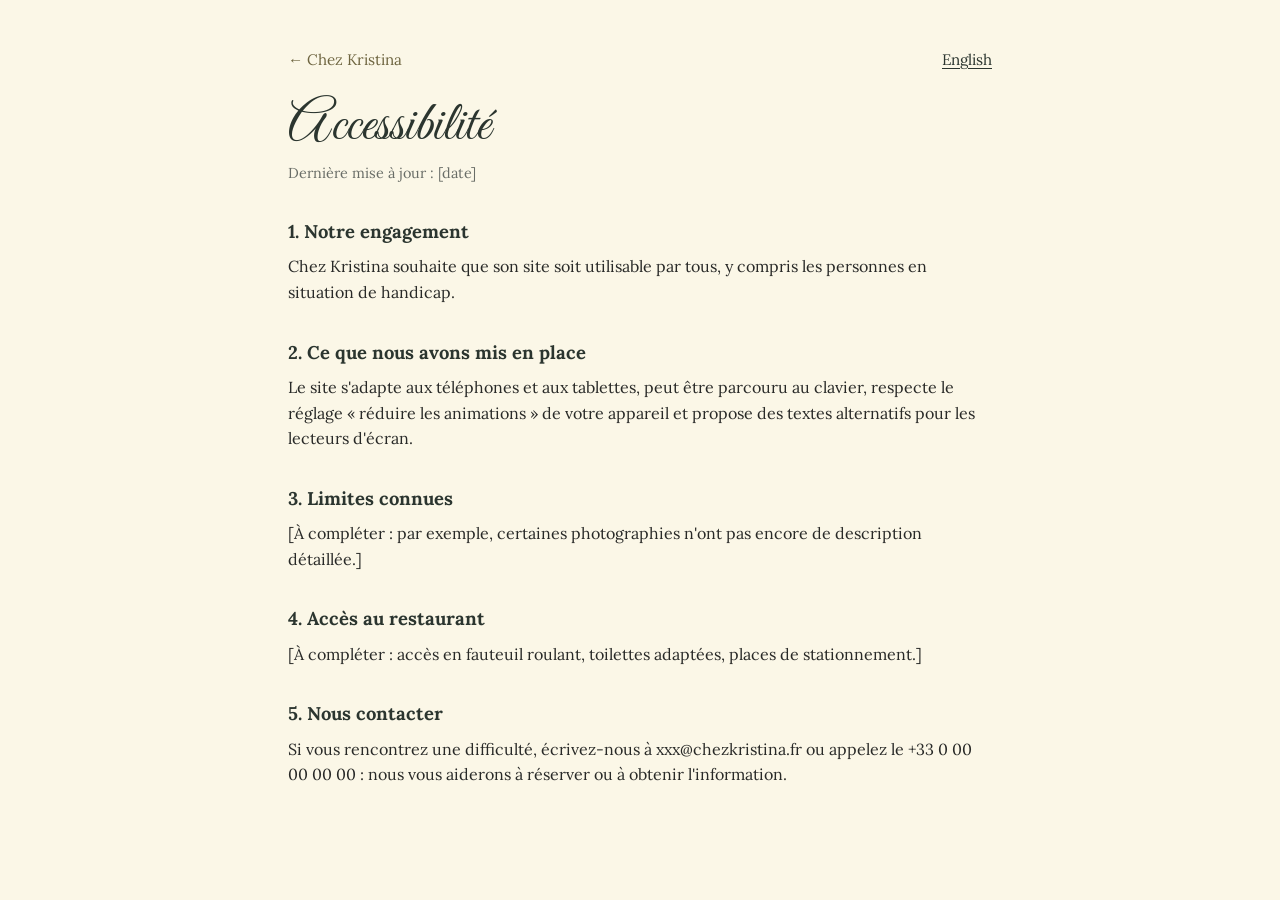
==== commit 8ded43c4: "Шаг 8. Английская версия Co-Authored-By: Claude Opus 5.5 <noreply@anthropic.com>" ====
--- a/accessibility.html
+++ b/accessibility.html
@@ -7,12 +7,17 @@
   <link rel="preconnect" href="https://fonts.googleapis.com">
   <link rel="preconnect" href="https://fonts.gstatic.com" crossorigin>
   <link href="https://fonts.googleapis.com/css2?family=Great+Vibes&family=Kaushan+Script&family=Lora:wght@400;600;700&display=swap" rel="stylesheet">
+  <link rel="alternate" hreflang="fr" href="accessibility.html">
+  <link rel="alternate" hreflang="en" href="accessibility-en.html">
   <link rel="stylesheet" href="css/style.css">
 </head>
 <body class="legal-page">
   <!-- ЧЕРНОВИК: стандартный текст-заготовка. Данные в [квадратных скобках] заполняет владелец. -->
   <main class="legal">
-    <a class="legal__back" href="index.html">← Chez Kristina</a>
+    <nav class="legal__top">
+      <a class="legal__back" href="index.html">← Chez Kristina</a>
+      <a class="legal__lang" href="accessibility-en.html" hreflang="en" lang="en">English</a>
+    </nav>
     <h1 class="legal__title">Accessibilité</h1>
     <p class="legal__updated">Dernière mise à jour : [date]</p>
 
@@ -31,5 +36,6 @@
     <h2>5. Nous contacter</h2>
     <p>Si vous rencontrez une difficulté, écrivez-nous à xxx@chezkristina.fr ou appelez le +33 0 00 00 00 00 : nous vous aiderons à réserver ou à obtenir l'information.</p>
   </main>
+  <script src="js/legal.js"></script>
 </body>
 </html>
--- a/css/style.css
+++ b/css/style.css
@@ -1375,6 +1375,20 @@
   padding: 3rem var(--gutter) 4rem;
 }
 
+.legal__top {
+  display: flex;
+  justify-content: space-between;
+  align-items: baseline;
+  gap: 1rem;
+}
+
+.legal__lang {
+  font-size: 0.95rem;
+  color: var(--color-menu-title);
+  text-decoration: underline;
+  text-underline-offset: 3px;
+}
+
 .legal__back {
   font-size: 0.95rem;
   color: var(--color-accent);
